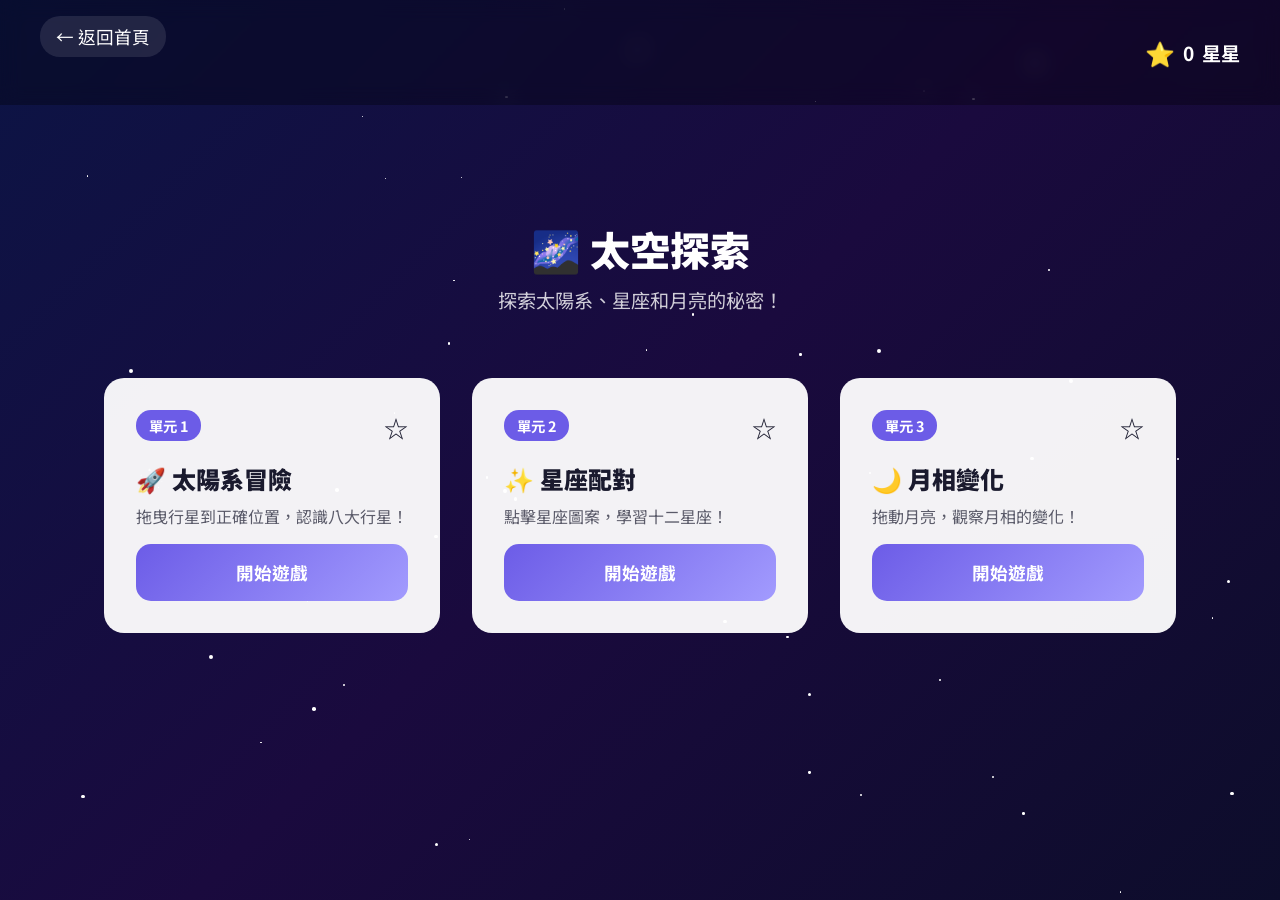
==== pages/space.html @ 1da528ff "Initial commit: 自然科學探索互動網頁" ====
<!DOCTYPE html>
<html lang="zh-TW">
<head>
    <meta charset="UTF-8">
    <meta name="viewport" content="width=device-width, initial-scale=1.0">
    <title>太空探索 - 自然科學</title>
    <link rel="stylesheet" href="../css/style.css">
    <link href="https://fonts.googleapis.com/css2?family=Noto+Sans+TC:wght@400;500;700;900&display=swap" rel="stylesheet">
</head>
<body>
    <div class="cosmic-bg space" id="cosmicBg"></div>
    
    <header class="header">
        <div class="header-content">
            <a href="../index.html" class="back-btn">← 返回首頁</a>
            <div class="header-right">
                <div class="stars-counter">
                    <span class="star-icon">⭐</span>
                    <span id="totalStars">0</span> 星星
                </div>
            </div>
        </div>
    </header>

    <main class="main-content">
        <section class="page-header">
            <h1 class="page-title">🌌 太空探索</h1>
            <p class="page-subtitle">探索太陽系、星座和月亮的秘密！</p>
        </section>

        <section class="units-grid">
            <!-- 單元1：太陽系 -->
            <div class="unit-card" id="unit-space-1">
                <div class="unit-header">
                    <span class="unit-number">單元 1</span>
                    <span class="unit-status" id="status-space-1">☆</span>
                </div>
                <h3 class="unit-title">🚀 太陽系冒險</h3>
                <p class="unit-desc">拖曳行星到正確位置，認識八大行星！</p>
                <button class="unit-play-btn" onclick="openGame('solar-system')">開始遊戲</button>
            </div>

            <!-- 單元2：星座認知 -->
            <div class="unit-card" id="unit-space-2">
                <div class="unit-header">
                    <span class="unit-number">單元 2</span>
                    <span class="unit-status" id="status-space-2">☆</span>
                </div>
                <h3 class="unit-title">✨ 星座配對</h3>
                <p class="unit-desc">點擊星座圖案，學習十二星座！</p>
                <button class="unit-play-btn" onclick="openGame('constellation')">開始遊戲</button>
            </div>

            <!-- 單元3：月相變化 -->
            <div class="unit-card" id="unit-space-3">
                <div class="unit-header">
                    <span class="unit-number">單元 3</span>
                    <span class="unit-status" id="status-space-3">☆</span>
                </div>
                <h3 class="unit-title">🌙 月相變化</h3>
                <p class="unit-desc">拖動月亮，觀察月相的變化！</p>
                <button class="unit-play-btn" onclick="openGame('moon-phase')">開始遊戲</button>
            </div>
        </section>
    </main>

    <!-- 遊戲彈窗 -->
    <div class="game-modal" id="gameModal">
        <div class="game-container" id="gameContent">
            <!-- 遊戲內容會動態載入 -->
        </div>
    </div>

    <script src="../js/main.js"></script>
    <script>
        document.addEventListener('DOMContentLoaded', () => {
            ScienceGame.loadProgress();
            ScienceGame.updateTotalStars();
        });

        function openGame(gameType) {
            const modal = document.getElementById('gameModal');
            const content = document.getElementById('gameContent');
            
            let gameHTML = '';
            
            switch(gameType) {
                case 'solar-system':
                    gameHTML = createSolarSystemGame();
                    break;
                case 'constellation':
                    gameHTML = createConstellationGame();
                    break;
                case 'moon-phase':
                    gameHTML = createMoonPhaseGame();
                    break;
            }
            
            content.innerHTML = gameHTML;
            modal.style.display = 'block';
            
            // 初始化遊戲
            if (gameType === 'solar-system') initSolarSystemGame();
            if (gameType === 'constellation') initConstellationGame();
            if (gameType === 'moon-phase') initMoonPhaseGame();
        }

        function closeGame() {
            document.getElementById('gameModal').style.display = 'none';
        }

        // ===== 太陽系遊戲 =====
        function createSolarSystemGame() {
            return `
                <h2 class="game-title">🚀 太陽系八大行星</h2>
                <p class="game-instructions">把行星拖到正確的軌道位置上！</p>
                <div id="solar-system-game" style="position: relative; height: 400px; background: radial-gradient(circle at center, #ffd700 0%, #ff8c00 20%, transparent 40%), #0a0a20; border-radius: 20px; overflow: hidden;">
                    <div id="sun" style="position: absolute; left: 50%; top: 50%; transform: translate(-50%, -50%); font-size: 4rem;">☀️</div>
                    <div id="planets-container"></div>
                    <div id="orbits-info" style="position: absolute; bottom: 10px; left: 10px; color: white; font-size: 0.9rem;"></div>
                </div>
                <div id="planet-tray" style="display: flex; justify-content: center; gap: 10px; margin-top: 20px; flex-wrap: wrap;"></div>
                <button class="unit-play-btn" style="margin-top: 20px; background: #e74c3c;" onclick="closeGame()">關閉</button>
            `;
        }

        function initSolarSystemGame() {
            const planets = [
                { name: '水星', emoji: '🤍', color: '#b5b5b5', orbit: 60 },
                { name: '金星', emoji: '🟡', color: '#e6c87a', orbit: 90 },
                { name: '地球', emoji: '🔵', color: '#6b93d6', orbit: 120 },
                { name: '火星', emoji: '🔴', color: '#c1440e', orbit: 150 },
                { name: '木星', emoji: '🟤', color: '#d8ca9d', orbit: 190 },
                { name: '土星', emoji: '🟠', color: '#f4d59e', orbit: 230 },
                { name: '天王星', emoji: '🔵', color: '#d1e7e7', orbit: 270 },
                { name: '海王星', emoji: '🔵', color: '#5b5ddf', orbit: 310 }
            ];

            const tray = document.getElementById('planet-tray');
            const container = document.getElementById('planets-container');
            const orbitsInfo = document.getElementById('orbits-info');

            let placedCount = 0;

            // 亂序排列行星
            const shuffled = ScienceGame.shuffle(planets);

            shuffled.forEach((planet, index) => {
                const planetEl = document.createElement('div');
                planetEl.className = 'planet';
                planetEl.dataset.name = planet.name;
                planetEl.dataset.order = index;
                planetEl.style.cssText = `
                    width: 50px; height: 50px; border-radius: 50%;
                    background: ${planet.color}; cursor: grab;
                    display: flex; align-items: center; justify-content: center;
                    font-size: 1.8rem; position: relative;
                    box-shadow: 0 4px 15px rgba(0,0,0,0.3);
                `;
                planetEl.innerHTML = planet.emoji;
                
                ScienceGame.enableDrag(planetEl, (el) => {
                    const sun = document.getElementById('sun');
                    const sunRect = sun.getBoundingClientRect();
                    const elRect = el.getBoundingClientRect();
                    const gameRect = document.getElementById('solar-system-game').getBoundingClientRect();
                    
                    const centerX = sunRect.left + sunRect.width/2;
                    const centerY = sunRect.top + sunRect.height/2;
                    const elCenterX = elRect.left + elRect.width/2;
                    const elCenterY = elRect.top + elRect.height/2;
                    
                    const distance = Math.sqrt(Math.pow(centerX - elCenterX, 2) + Math.pow(centerY - elCenterY, 2));
                    
                    const expectedOrder = planets.findIndex(p => p.name === el.dataset.name);
                    const expectedDistance = planets[expectedOrder].orbit;
                    
                    // 計算與預期距離的誤差
                    const error = Math.abs(distance - expectedDistance);
                    
                    if (error < 50) {
                        el.style.left = (parseFloat(el.style.left) || elRect.left - gameRect.left) + 'px';
                        el.style.top = (parseFloat(el.style.top) || elRect.top - gameRect.top) + 'px';
                        el.style.position = 'absolute';
                        el.style.cursor = 'default';
                        placedCount++;
                        
                        if (placedCount === 8) {
                            setTimeout(() => {
                                completeAndClose('space-1');
                            }, 500);
                        }
                    }
                });
                
                tray.appendChild(planetEl);
            });

            // 繪製軌道線
            planets.forEach(planet => {
                const orbit = document.createElement('div');
                orbit.style.cssText = `
                    position: absolute; left: 50%; top: 50%;
                    transform: translate(-50%, -50%);
                    width: ${planet.orbit * 2}px; height: ${planet.orbit * 2}px;
                    border: 1px dashed rgba(255,255,255,0.2); border-radius: 50%;
                    pointer-events: none;
                `;
                container.appendChild(orbit);
            });

            orbitsInfo.innerHTML = '📍 將行星拖放到正確的軌道位置';
        }

        // ===== 星座配對遊戲 =====
        function createConstellationGame() {
            const constellations = [
                { name: '牡羊座', emoji: '♈', stars: '● ● ●' },
                { name: '金牛座', emoji: '♉', stars: '● ● ●' },
                { name: '雙子座', emoji: '♊', stars: '● ●' },
                { name: '巨蟹座', emoji: '♋', stars: '● ● ●' },
                { name: '獅子座', emoji: '♌', stars: '● ● ●' },
                { name: '處女座', emoji: '♍', stars: '● ● ●' },
                { name: '天秤座', emoji: '♎', stars: '● ●' },
                { name: '天蠍座', emoji: '♏', stars: '● ● ●' },
                { name: '射手座', emoji: '♐', stars: '● ●' },
                { name: '摩羯座', emoji: '♑', stars: '● ● ●' },
                { name: '水瓶座', emoji: '♒', stars: '● ●' },
                { name: '雙魚座', emoji: '♓', stars: '● ● ●' }
            ];
            
            const shuffled = ScienceGame.shuffle(constellations).slice(0, 6);
            
            return `
                <h2 class="game-title">✨ 星座配對挑戰</h2>
                <p class="game-instructions">點擊星座符號，找出它的名字！答對6題過關！</p>
                <div id="constellation-game" style="padding: 20px;">
                    <div style="display: flex; flex-wrap: wrap; gap: 15px; justify-content: center;" id="constellation-cards"></div>
                    <div style="margin-top: 20px; text-align: center;">
                        <p id="constellation-question" style="font-size: 1.5rem; margin-bottom: 15px;">?</p>
                        <div id="constellation-answers" style="display: flex; flex-wrap: wrap; gap: 10px; justify-content: center;"></div>
                    </div>
                    <div id="constellation-score" style="text-align: center; margin-top: 20px; font-size: 1.2rem;">得分：0 / 6</div>
                </div>
                <button class="unit-play-btn" style="margin-top: 20px; background: #e74c3c;" onclick="closeGame()">關閉</button>
            `;
        }

        function initConstellationGame() {
            const constellations = [
                { name: '牡羊座', emoji: '♈' },
                { name: '金牛座', emoji: '♉' },
                { name: '雙子座', emoji: '♊' },
                { name: '巨蟹座', emoji: '♋' },
                { name: '獅子座', emoji: '♌' },
                { name: '處女座', emoji: '♍' },
                { name: '天秤座', emoji: '♎' },
                { name: '天蠍座', emoji: '♏' },
                { name: '射手座', emoji: '♐' },
                { name: '摩羯座', emoji: '♑' },
                { name: '水瓶座', emoji: '♒' },
                { name: '雙魚座', emoji: '♓' }
            ];
            
            let currentIndex = 0;
            let score = 0;
            const shuffled = ScienceGame.shuffle(constellations).slice(0, 6);
            
            const cardsContainer = document.getElementById('constellation-cards');
            const questionEl = document.getElementById('constellation-question');
            const answersEl = document.getElementById('constellation-answers');
            const scoreEl = document.getElementById('constellation-score');
            
            function showQuestion() {
                if (currentIndex >= shuffled.length) {
                    scoreEl.innerHTML = `<span style="color: #27ae60; font-size: 1.5rem;">🎉 挑戰完成！得分：${score} / ${shuffled.length}</span>`;
                    if (score >= 6) {
                        setTimeout(() => completeAndClose('space-2'), 1000);
                    }
                    return;
                }
                
                const current = shuffled[currentIndex];
                questionEl.textContent = current.emoji;
                questionEl.style.fontSize = '3rem';
                
                const answerOptions = ScienceGame.shuffle(constellations.filter(c => c.name !== current.name).slice(0, 3)).concat(current);
                const shuffledAnswers = ScienceGame.shuffle(answerOptions);
                
                answersEl.innerHTML = '';
                shuffledAnswers.forEach(c => {
                    const btn = document.createElement('button');
                    btn.className = 'unit-play-btn';
                    btn.style.width = 'auto';
                    btn.style.padding = '0.8rem 1.5rem';
                    btn.textContent = c.name;
                    btn.onclick = () => {
                        if (c.name === current.name) {
                            score++;
                            questionEl.innerHTML = '<span style="color: #27ae60;">✓ 正確！</span>';
                        } else {
                            questionEl.innerHTML = `<span style="color: #e74c3c;">✗ 正確答案是：${current.name}</span>`;
                        }
                        scoreEl.textContent = `得分：${score} / ${shuffled.length}`;
                        setTimeout(() => {
                            currentIndex++;
                            showQuestion();
                        }, 1000);
                    };
                    answersEl.appendChild(btn);
                });
            }
            
            showQuestion();
        }

        // ===== 月相遊戲 =====
        function createMoonPhaseGame() {
            return `
                <h2 class="game-title">🌙 月相變化</h2>
                <p class="game-instructions">拖動月亮，體驗一個月內月相的變化！完成所有月相後過關！</p>
                <div id="moon-phase-game" style="text-align: center; padding: 20px;">
                    <div style="background: linear-gradient(to bottom, #0a0a30 0%, #1a1a60 100%); border-radius: 20px; padding: 40px; position: relative;">
                        <div id="moon-view" style="font-size: 8rem; margin: 20px 0; transition: all 0.5s;">🌑</div>
                        <div id="moon-label" style="color: white; font-size: 1.5rem; margin-bottom: 20px;">新月</div>
                        <input type="range" id="moon-slider" min="0" max="7" value="0" style="width: 80%;">
                        <div style="display: flex; justify-content: space-between; color: white; font-size: 0.9rem; margin-top: 10px;">
                            <span>初一</span><span>初八</span><span>十五</span><span>廿二</span><span>三十</span>
                        </div>
                    </div>
                    <div id="moon-sequence" style="display: flex; justify-content: center; gap: 10px; margin-top: 20px; flex-wrap: wrap;"></div>
                    <button class="unit-play-btn" style="margin-top: 20px; background: #e74c3c;" onclick="closeGame()">關閉</button>
                </div>
            `;
        }

        function initMoonPhaseGame() {
            const phases = [
                { emoji: '🌑', name: '新月', day: '初一' },
                { emoji: '🌒', name: '眉月', day: '初三' },
                { emoji: '🌓', name: '上弦月', day: '初八' },
                { emoji: '🌔', name: '盈月', day: '十二' },
                { emoji: '🌕', name: '滿月', day: '十五' },
                { emoji: '🌖', name: '虧月', day: '十八' },
                { emoji: '🌗', name: '下弦月', day: '廿二' },
                { emoji: '🌘', name: '殘月', day: '廿五' }
            ];
            
            const slider = document.getElementById('moon-slider');
            const moonView = document.getElementById('moon-view');
            const moonLabel = document.getElementById('moon-label');
            const sequence = document.getElementById('moon-sequence');
            
            let visitedPhases = new Set();
            
            // 顯示月相序列
            phases.forEach((phase, i) => {
                const span = document.createElement('span');
                span.textContent = phase.emoji;
                span.style.cssText = 'font-size: 2rem; opacity: 0.3; cursor: pointer;';
                span.onclick = () => {
                    slider.value = i;
                    updateMoon(i);
                };
                sequence.appendChild(span);
            });
            
            function updateMoon(index) {
                const phase = phases[index];
                moonView.textContent = phase.emoji;
                moonLabel.textContent = `${phase.name} (${phase.day})`;
                visitedPhases.add(index);
                
                // 高亮當前
                sequence.children[index].style.opacity = '1';
                sequence.children[index].style.transform = 'scale(1.3)';
                
                // 檢查是否完成所有月相
                if (visitedPhases.size === phases.length) {
                    setTimeout(() => completeAndClose('space-3'), 500);
                }
            }
            
            slider.oninput = () => updateMoon(parseInt(slider.value));
        }

        function completeAndClose(unitId) {
            ScienceGame.completeUnit(unitId, 'space');
            closeGame();
        }
    </script>
    <style>
        .game-modal {
            display: none;
            position: fixed;
            top: 0;
            left: 0;
            right: 0;
            bottom: 0;
            background: rgba(0,0,0,0.9);
            z-index: 200;
            overflow-y: auto;
            padding: 20px;
        }
    </style>
</body>
</html>
---- css/style.css ----
/* ===== 全域設定 ===== */
* {
    margin: 0;
    padding: 0;
    box-sizing: border-box;
}

:root {
    --space-bg: linear-gradient(135deg, #0c1445 0%, #1a0a3e 50%, #0d0d2b 100%);
    --dino-bg: linear-gradient(135deg, #2d5016 0%, #1a3a0a 50%, #1a2f0a 100%);
    --body-bg: linear-gradient(135deg, #8b0000 0%, #5c0000 50%, #3d0000 100%);
    --earth-bg: linear-gradient(135deg, #8b4513 0%, #654321 50%, #3d2914 100%);
    --ocean-bg: linear-gradient(135deg, #006994 0%, #004466 50%, #002244 100%);
    --card-bg: rgba(255, 255, 255, 0.95);
    --text-dark: #1a1a2e;
    --text-light: #ffffff;
    --primary: #6c5ce7;
    --secondary: #a29bfe;
    --accent: #fd79a8;
    --gold: #feca57;
    --success: #00b894;
}

body {
    font-family: 'Noto Sans TC', sans-serif;
    min-height: 100vh;
    background: var(--space-bg);
    color: var(--text-light);
    overflow-x: hidden;
}

/* ===== 背景星空 ===== */
.cosmic-bg {
    position: fixed;
    top: 0;
    left: 0;
    width: 100%;
    height: 100%;
    z-index: -1;
    background: var(--space-bg);
    overflow: hidden;
}

.cosmic-bg.dino { background: var(--dino-bg); }
.cosmic-bg.body { background: var(--body-bg); }
.cosmic-bg.earth { background: var(--earth-bg); }
.cosmic-bg.ocean { background: var(--ocean-bg); }

.star {
    position: absolute;
    background: white;
    border-radius: 50%;
    animation: twinkle 2s infinite ease-in-out;
}

@keyframes twinkle {
    0%, 100% { opacity: 0.3; transform: scale(1); }
    50% { opacity: 1; transform: scale(1.2); }
}

/* ===== 頂部導航 ===== */
.header {
    position: fixed;
    top: 0;
    left: 0;
    right: 0;
    z-index: 100;
    background: rgba(0, 0, 0, 0.3);
    backdrop-filter: blur(10px);
    padding: 1rem 2rem;
}

.header-content {
    max-width: 1200px;
    margin: 0 auto;
    display: flex;
    justify-content: space-between;
    align-items: center;
}

.logo {
    font-size: 1.5rem;
    font-weight: 900;
    text-shadow: 0 0 20px rgba(108, 92, 231, 0.5);
}

.header-right {
    display: flex;
    align-items: center;
    gap: 1.5rem;
}

.stars-counter {
    display: flex;
    align-items: center;
    gap: 0.5rem;
    font-size: 1.2rem;
    font-weight: 700;
}

.star-icon {
    font-size: 1.5rem;
    animation: pulse 1s infinite;
}

@keyframes pulse {
    0%, 100% { transform: scale(1); }
    50% { transform: scale(1.1); }
}

.mute-btn {
    background: rgba(255, 255, 255, 0.2);
    border: none;
    padding: 0.5rem 1rem;
    border-radius: 20px;
    cursor: pointer;
    font-size: 1.2rem;
    transition: all 0.3s;
}

.mute-btn:hover {
    background: rgba(255, 255, 255, 0.3);
    transform: scale(1.05);
}

/* ===== 主內容 ===== */
.main-content {
    padding: 120px 2rem 2rem;
    max-width: 1200px;
    margin: 0 auto;
}

/* ===== 英雄區 ===== */
.hero {
    text-align: center;
    margin-bottom: 3rem;
}

.hero-title {
    font-size: 3rem;
    font-weight: 900;
    margin-bottom: 1rem;
    background: linear-gradient(135deg, #fff 0%, #a29bfe 100%);
    -webkit-background-clip: text;
    -webkit-text-fill-color: transparent;
    background-clip: text;
    text-shadow: none;
}

.hero-subtitle {
    font-size: 1.3rem;
    opacity: 0.9;
}

/* ===== 分類卡片 ===== */
.categories-grid {
    display: grid;
    grid-template-columns: repeat(auto-fit, minmax(280px, 1fr));
    gap: 2rem;
    padding: 1rem;
}

.category-card {
    position: relative;
    background: var(--card-bg);
    border-radius: 24px;
    padding: 2.5rem 2rem;
    text-decoration: none;
    color: var(--text-dark);
    transition: all 0.4s cubic-bezier(0.175, 0.885, 0.32, 1.275);
    overflow: hidden;
}

.category-card::before {
    content: '';
    position: absolute;
    top: 0;
    left: 0;
    right: 0;
    bottom: 0;
    background: linear-gradient(135deg, transparent 0%, rgba(255,255,255,0.3) 100%);
    opacity: 0;
    transition: opacity 0.3s;
}

.category-card:hover {
    transform: translateY(-10px) scale(1.02);
    box-shadow: 0 20px 60px rgba(108, 92, 231, 0.4);
}

.category-card:hover::before {
    opacity: 1;
}

/* 各分類卡片專屬顏色 */
.space-card:hover { box-shadow: 0 20px 60px rgba(108, 92, 231, 0.4); }
.dino-card:hover { box-shadow: 0 20px 60px rgba(46, 213, 115, 0.4); }
.body-card:hover { box-shadow: 0 20px 60px rgba(255, 107, 107, 0.4); }
.earth-card:hover { box-shadow: 0 20px 60px rgba(255, 159, 67, 0.4); }
.ocean-card:hover { box-shadow: 0 20px 60px rgba(0, 150, 199, 0.4); }

.card-icon {
    font-size: 4rem;
    margin-bottom: 1rem;
}

.card-title {
    font-size: 1.8rem;
    font-weight: 900;
    margin-bottom: 0.5rem;
    color: var(--text-dark);
}

.card-desc {
    font-size: 1rem;
    opacity: 0.7;
    margin-bottom: 1rem;
}

.card-stars {
    display: flex;
    gap: 0.5rem;
    font-size: 1.5rem;
}

.unit-star {
    transition: all 0.3s;
    cursor: default;
}

.unit-star.earned {
    color: var(--gold);
    text-shadow: 0 0 10px var(--gold);
    animation: starEarned 0.5s ease-out;
}

@keyframes starEarned {
    0% { transform: scale(0) rotate(-180deg); }
    100% { transform: scale(1) rotate(0deg); }
}

.card-badge {
    position: absolute;
    top: 1rem;
    right: 1rem;
    font-size: 2rem;
    opacity: 0;
    transform: scale(0);
    transition: all 0.5s;
}

.card-badge.unlocked {
    opacity: 1;
    transform: scale(1);
    animation: badgeUnlock 0.8s ease-out;
}

@keyframes badgeUnlock {
    0% { transform: scale(0) rotate(-360deg); }
    50% { transform: scale(1.3) rotate(10deg); }
    100% { transform: scale(1) rotate(0deg); }
}

/* ===== 子頁面 ===== */
.page-header {
    padding: 100px 2rem 2rem;
    text-align: center;
}

.back-btn {
    display: inline-flex;
    align-items: center;
    gap: 0.5rem;
    color: white;
    text-decoration: none;
    font-size: 1.1rem;
    margin-bottom: 2rem;
    padding: 0.5rem 1rem;
    background: rgba(255,255,255,0.1);
    border-radius: 20px;
    transition: all 0.3s;
}

.back-btn:hover {
    background: rgba(255,255,255,0.2);
    transform: translateX(-5px);
}

.page-title {
    font-size: 2.5rem;
    font-weight: 900;
    margin-bottom: 0.5rem;
}

.page-subtitle {
    font-size: 1.2rem;
    opacity: 0.8;
}

/* ===== 單元卡片 ===== */
.units-grid {
    display: grid;
    grid-template-columns: repeat(auto-fit, minmax(300px, 1fr));
    gap: 2rem;
    max-width: 1200px;
    margin: 0 auto;
    padding: 2rem;
}

.unit-card {
    background: var(--card-bg);
    border-radius: 20px;
    padding: 2rem;
    color: var(--text-dark);
    transition: all 0.3s;
    cursor: pointer;
}

.unit-card:hover {
    transform: translateY(-5px);
    box-shadow: 0 15px 40px rgba(0,0,0,0.2);
}

.unit-card.locked {
    opacity: 0.6;
    filter: grayscale(50%);
}

.unit-card.completed {
    border: 3px solid var(--success);
}

.unit-header {
    display: flex;
    justify-content: space-between;
    align-items: flex-start;
    margin-bottom: 1rem;
}

.unit-number {
    background: var(--primary);
    color: white;
    padding: 0.3rem 0.8rem;
    border-radius: 15px;
    font-size: 0.9rem;
    font-weight: 700;
}

.unit-status {
    font-size: 1.5rem;
}

.unit-title {
    font-size: 1.5rem;
    font-weight: 900;
    margin-bottom: 0.5rem;
}

.unit-desc {
    font-size: 1rem;
    opacity: 0.7;
    margin-bottom: 1rem;
}

.unit-play-btn {
    width: 100%;
    padding: 1rem;
    background: linear-gradient(135deg, var(--primary) 0%, var(--secondary) 100%);
    color: white;
    border: none;
    border-radius: 15px;
    font-size: 1.1rem;
    font-weight: 700;
    cursor: pointer;
    transition: all 0.3s;
    font-family: inherit;
}

.unit-play-btn:hover {
    transform: scale(1.02);
    box-shadow: 0 5px 20px rgba(108, 92, 231, 0.4);
}

/* ===== 遊戲區域 ===== */
.game-area {
    max-width: 900px;
    margin: 0 auto;
    padding: 2rem;
}

.game-container {
    background: var(--card-bg);
    border-radius: 24px;
    padding: 2rem;
    color: var(--text-dark);
}

.game-title {
    font-size: 1.8rem;
    font-weight: 900;
    text-align: center;
    margin-bottom: 1.5rem;
}

.game-instructions {
    text-align: center;
    font-size: 1.1rem;
    margin-bottom: 2rem;
    opacity: 0.8;
}

/* ===== 彈窗 ===== */
.badge-popup {
    position: fixed;
    top: 0;
    left: 0;
    right: 0;
    bottom: 0;
    background: rgba(0,0,0,0.8);
    display: none;
    justify-content: center;
    align-items: center;
    z-index: 1000;
}

.badge-popup.show {
    display: flex;
}

.badge-popup-content {
    background: white;
    border-radius: 30px;
    padding: 3rem;
    text-align: center;
    color: var(--text-dark);
    animation: popupIn 0.5s ease-out;
}

@keyframes popupIn {
    0% { transform: scale(0) rotate(-10deg); opacity: 0; }
    100% { transform: scale(1) rotate(0deg); opacity: 1; }
}

.badge-icon {
    font-size: 5rem;
    margin-bottom: 1rem;
}

.popup-close {
    margin-top: 1.5rem;
    padding: 1rem 2.5rem;
    background: linear-gradient(135deg, var(--primary) 0%, var(--secondary) 100%);
    color: white;
    border: none;
    border-radius: 25px;
    font-size: 1.1rem;
    font-weight: 700;
    cursor: pointer;
    font-family: inherit;
    transition: all 0.3s;
}

.popup-close:hover {
    transform: scale(1.05);
}

/* ===== 響應式 ===== */
@media (max-width: 768px) {
    .hero-title { font-size: 2rem; }
    .categories-grid { grid-template-columns: 1fr; }
    .units-grid { grid-template-columns: 1fr; }
    .header { padding: 1rem; }
    .logo { font-size: 1.2rem; }
}
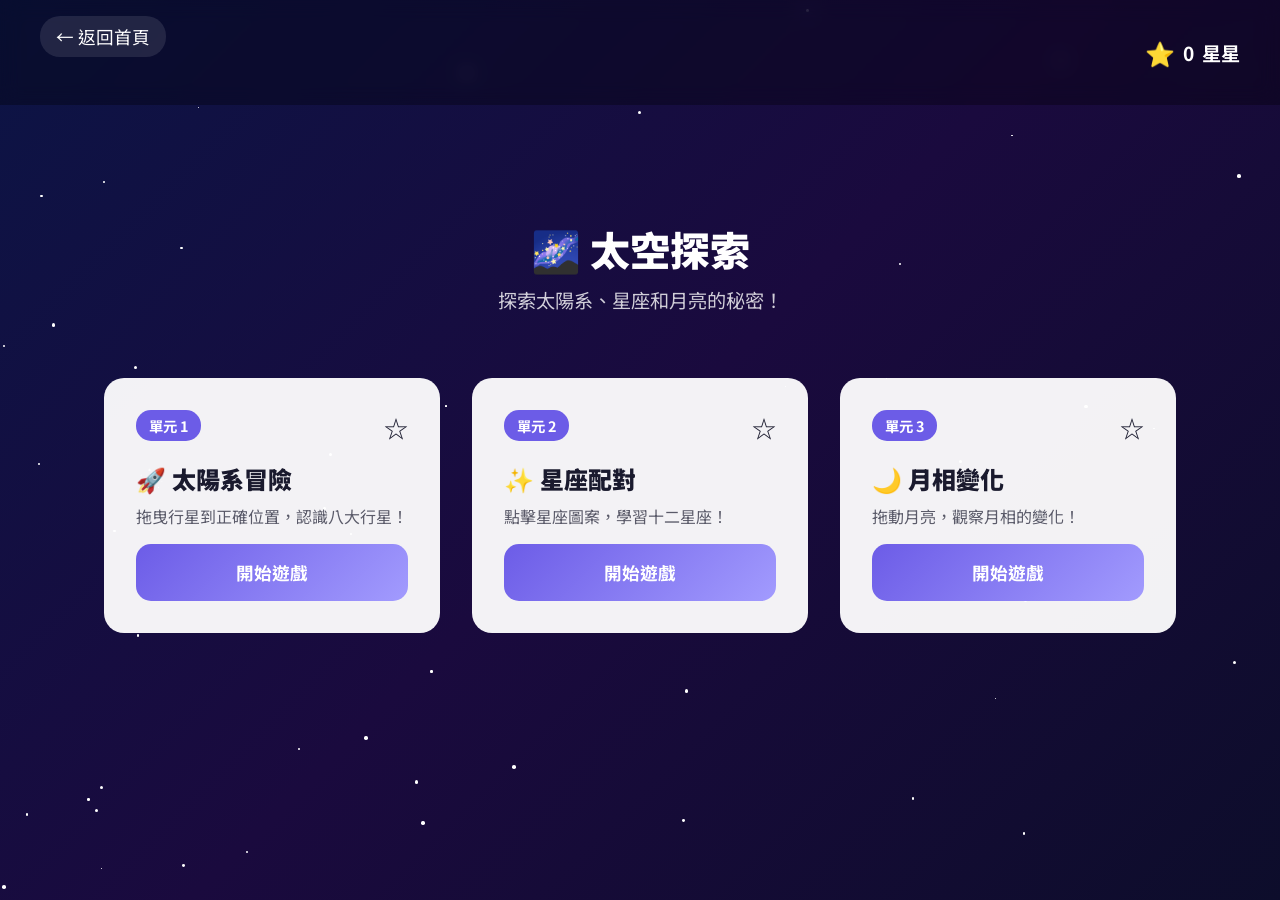
==== commit 1383bc3f: "fix: 太陽系遊戲 - 新增8軌道、中文標籤、修正行星顏色與大小比例" ====
--- a/pages/space.html
+++ b/pages/space.html
@@ -114,7 +114,7 @@
             return `
                 <h2 class="game-title">🚀 太陽系八大行星</h2>
                 <p class="game-instructions">把行星拖到正確的軌道位置上！</p>
-                <div id="solar-system-game" style="position: relative; height: 400px; background: radial-gradient(circle at center, #ffd700 0%, #ff8c00 20%, transparent 40%), #0a0a20; border-radius: 20px; overflow: hidden;">
+                <div id="solar-system-game" style="position: relative; height: 650px; background: radial-gradient(circle at center, #ffd700 0%, #ff8c00 25%, transparent 50%), #0a0a20; border-radius: 20px; overflow: hidden; display: flex; align-items: center; justify-content: center;">
                     <div id="sun" style="position: absolute; left: 50%; top: 50%; transform: translate(-50%, -50%); font-size: 4rem;">☀️</div>
                     <div id="planets-container"></div>
                     <div id="orbits-info" style="position: absolute; bottom: 10px; left: 10px; color: white; font-size: 0.9rem;"></div>
@@ -126,14 +126,22 @@
 
         function initSolarSystemGame() {
             const planets = [
-                { name: '水星', emoji: '🤍', color: '#b5b5b5', orbit: 60 },
-                { name: '金星', emoji: '🟡', color: '#e6c87a', orbit: 90 },
-                { name: '地球', emoji: '🔵', color: '#6b93d6', orbit: 120 },
-                { name: '火星', emoji: '🔴', color: '#c1440e', orbit: 150 },
-                { name: '木星', emoji: '🟤', color: '#d8ca9d', orbit: 190 },
-                { name: '土星', emoji: '🟠', color: '#f4d59e', orbit: 230 },
-                { name: '天王星', emoji: '🔵', color: '#d1e7e7', orbit: 270 },
-                { name: '海王星', emoji: '🔵', color: '#5b5ddf', orbit: 310 }
+                // 水星：灰色、最小、最靠近太陽
+                { name: '水星', emoji: '☿', color: '#9e9e9e', orbit: 55, size: 18 },
+                // 金星：橙黃色、第二近
+                { name: '金星', emoji: '♀', color: '#e6c87a', orbit: 80, size: 26 },
+                // 地球：藍綠色、我們的家
+                { name: '地球', emoji: '🌍', color: '#4a90d9', orbit: 105, size: 28 },
+                // 火星：紅色
+                { name: '火星', emoji: '♂', color: '#c1440e', orbit: 130, size: 22 },
+                // 木星：棕橘色條紋、最大
+                { name: '木星', emoji: '♃', color: '#d8ca9d', orbit: 165, size: 48 },
+                // 土星：淡黃色+環
+                { name: '土星', emoji: '♄', color: '#f4d59e', orbit: 205, size: 42, hasRing: true },
+                // 天王星：青綠色、側躺
+                { name: '天王星', emoji: '⛢', color: '#7de3e3', orbit: 245, size: 34 },
+                // 海王星：深藍色、最遠
+                { name: '海王星', emoji: '♆', color: '#5b5ddf', orbit: 285, size: 32 }
             ];
 
             const tray = document.getElementById('planet-tray');
@@ -150,14 +158,23 @@
                 planetEl.className = 'planet';
                 planetEl.dataset.name = planet.name;
                 planetEl.dataset.order = index;
+                
+                // 土星特殊處理（加上光環）
+                let ringHTML = '';
+                if (planet.hasRing) {
+                    ringHTML = `<div style="position: absolute; width: ${planet.size * 2.2}px; height: ${planet.size * 0.8}px; border: 3px solid #c9a86c; border-radius: 50%; top: 50%; left: 50%; transform: translate(-50%, -50%) rotateX(70deg); pointer-events: none;"></div>`;
+                }
+                
                 planetEl.style.cssText = `
-                    width: 50px; height: 50px; border-radius: 50%;
+                    width: ${planet.size}px; height: ${planet.size}px; border-radius: 50%;
                     background: ${planet.color}; cursor: grab;
                     display: flex; align-items: center; justify-content: center;
-                    font-size: 1.8rem; position: relative;
+                    font-size: ${planet.size * 0.7}rem; position: relative;
                     box-shadow: 0 4px 15px rgba(0,0,0,0.3);
+                    flex-direction: column;
                 `;
-                planetEl.innerHTML = planet.emoji;
+                // 行星 + 中文名稱標籤
+                planetEl.innerHTML = `<span>${planet.emoji}</span><span style="font-size:0.55rem; color:white; text-shadow:0 0 3px black; margin-top:2px;">${planet.name}</span>${ringHTML}`;
                 
                 ScienceGame.enableDrag(planetEl, (el) => {
                     const sun = document.getElementById('sun');
@@ -196,17 +213,37 @@
                 tray.appendChild(planetEl);
             });
 
-            // 繪製軌道線
-            planets.forEach(planet => {
+            // 繪製8條軌道線（每條都有行星名稱標註）
+            const orbitLabels = ['水星軌道', '金星軌道', '地球軌道', '火星軌道', '木星軌道', '土星軌道', '天王星軌道', '海王星軌道'];
+            planets.forEach((planet, idx) => {
                 const orbit = document.createElement('div');
                 orbit.style.cssText = `
                     position: absolute; left: 50%; top: 50%;
                     transform: translate(-50%, -50%);
                     width: ${planet.orbit * 2}px; height: ${planet.orbit * 2}px;
-                    border: 1px dashed rgba(255,255,255,0.2); border-radius: 50%;
+                    border: 1px dashed rgba(255,255,255,0.25); border-radius: 50%;
                     pointer-events: none;
                 `;
                 container.appendChild(orbit);
+                
+                // 在軌道旁邊標示行星名稱
+                const label = document.createElement('div');
+                const labelAngle = (idx * 45 - 90) * Math.PI / 180;
+                const labelRadius = planet.orbit + 18;
+                const labelX = 200 + labelRadius * Math.cos(labelAngle);
+                const labelY = 200 + labelRadius * Math.sin(labelAngle);
+                label.style.cssText = `
+                    position: absolute;
+                    left: ${labelX}px; top: ${labelY}px;
+                    transform: translate(-50%, -50%);
+                    color: rgba(255,255,255,0.5);
+                    font-size: 0.6rem;
+                    pointer-events: none;
+                    font-family: 'Noto Sans TC', sans-serif;
+                    white-space: nowrap;
+                `;
+                label.textContent = orbitLabels[idx];
+                container.appendChild(label);
             });
 
             orbitsInfo.innerHTML = '📍 將行星拖放到正確的軌道位置';
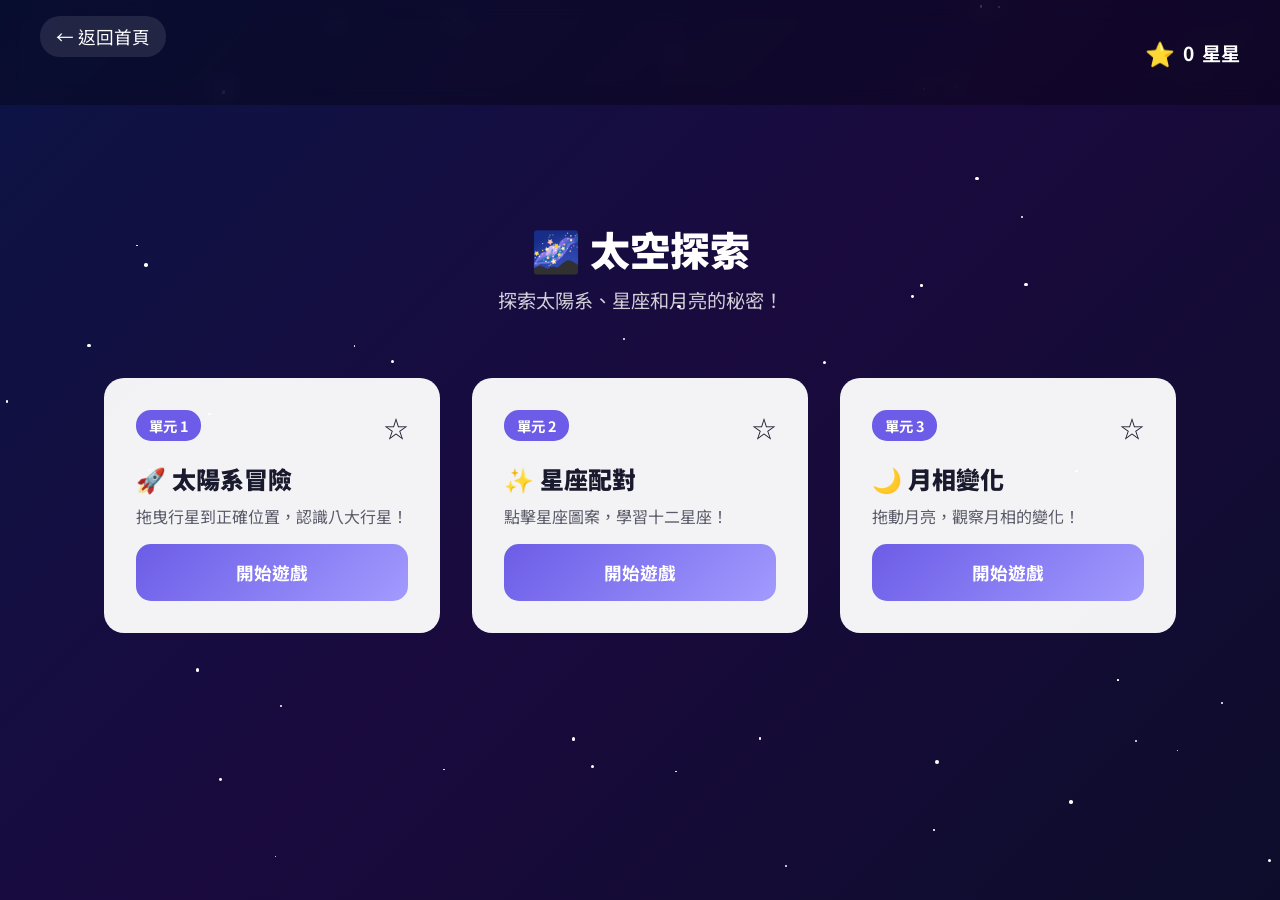
==== commit 3da659fd: "fix: 太陽系八大行星 - 強化軌道顯示與行星標籤" ====
--- a/pages/space.html
+++ b/pages/space.html
@@ -114,12 +114,12 @@
             return `
                 <h2 class="game-title">🚀 太陽系八大行星</h2>
                 <p class="game-instructions">把行星拖到正確的軌道位置上！</p>
-                <div id="solar-system-game" style="position: relative; height: 650px; background: radial-gradient(circle at center, #ffd700 0%, #ff8c00 25%, transparent 50%), #0a0a20; border-radius: 20px; overflow: hidden; display: flex; align-items: center; justify-content: center;">
+                <div id="solar-system-game" style="position: relative; height: 700px; background: radial-gradient(circle at center, #ffd700 0%, #ff8c00 20%, #1a1a40 60%, #0a0a20 100%); border-radius: 20px; overflow: hidden; display: flex; align-items: center; justify-content: center;">
                     <div id="sun" style="position: absolute; left: 50%; top: 50%; transform: translate(-50%, -50%); font-size: 4rem;">☀️</div>
-                    <div id="planets-container"></div>
-                    <div id="orbits-info" style="position: absolute; bottom: 10px; left: 10px; color: white; font-size: 0.9rem;"></div>
-                </div>
-                <div id="planet-tray" style="display: flex; justify-content: center; gap: 10px; margin-top: 20px; flex-wrap: wrap;"></div>
+                    <div id="planets-container" style="position: absolute; width: 100%; height: 100%;"></div>
+                    <div id="orbits-info" style="position: absolute; bottom: 10px; left: 10px; color: white; font-size: 0.9rem; background: rgba(0,0,0,0.5); padding: 8px 12px; border-radius: 8px;"></div>
+                </div>
+                <div id="planet-tray" style="display: flex; justify-content: center; gap: 15px; margin-top: 20px; flex-wrap: wrap; padding: 15px; background: rgba(255,255,255,0.1); border-radius: 12px;"></div>
                 <button class="unit-play-btn" style="margin-top: 20px; background: #e74c3c;" onclick="closeGame()">關閉</button>
             `;
         }
@@ -127,21 +127,21 @@
         function initSolarSystemGame() {
             const planets = [
                 // 水星：灰色、最小、最靠近太陽
-                { name: '水星', emoji: '☿', color: '#9e9e9e', orbit: 55, size: 18 },
+                { name: '水星', emoji: '●', color: '#B5B5B5', orbit: 55, size: 20 },
                 // 金星：橙黃色、第二近
-                { name: '金星', emoji: '♀', color: '#e6c87a', orbit: 80, size: 26 },
+                { name: '金星', emoji: '●', color: '#E8C47A', orbit: 80, size: 28 },
                 // 地球：藍綠色、我們的家
-                { name: '地球', emoji: '🌍', color: '#4a90d9', orbit: 105, size: 28 },
+                { name: '地球', emoji: '●', color: '#4A90D9', orbit: 105, size: 30 },
                 // 火星：紅色
-                { name: '火星', emoji: '♂', color: '#c1440e', orbit: 130, size: 22 },
+                { name: '火星', emoji: '●', color: '#C1440E', orbit: 130, size: 24 },
                 // 木星：棕橘色條紋、最大
-                { name: '木星', emoji: '♃', color: '#d8ca9d', orbit: 165, size: 48 },
+                { name: '木星', emoji: '●', color: '#D4A574', orbit: 165, size: 52 },
                 // 土星：淡黃色+環
-                { name: '土星', emoji: '♄', color: '#f4d59e', orbit: 205, size: 42, hasRing: true },
+                { name: '土星', emoji: '●', color: '#F4D59E', orbit: 205, size: 46, hasRing: true },
                 // 天王星：青綠色、側躺
-                { name: '天王星', emoji: '⛢', color: '#7de3e3', orbit: 245, size: 34 },
+                { name: '天王星', emoji: '●', color: '#7DE3E3', orbit: 245, size: 36 },
                 // 海王星：深藍色、最遠
-                { name: '海王星', emoji: '♆', color: '#5b5ddf', orbit: 285, size: 32 }
+                { name: '海王星', emoji: '●', color: '#5B7DDF', orbit: 285, size: 34 }
             ];
 
             const tray = document.getElementById('planet-tray');
@@ -214,33 +214,35 @@
             });
 
             // 繪製8條軌道線（每條都有行星名稱標註）
-            const orbitLabels = ['水星軌道', '金星軌道', '地球軌道', '火星軌道', '木星軌道', '土星軌道', '天王星軌道', '海王星軌道'];
+            const orbitLabels = ['水星', '金星', '地球', '火星', '木星', '土星', '天王星', '海王星'];
             planets.forEach((planet, idx) => {
                 const orbit = document.createElement('div');
                 orbit.style.cssText = `
                     position: absolute; left: 50%; top: 50%;
                     transform: translate(-50%, -50%);
                     width: ${planet.orbit * 2}px; height: ${planet.orbit * 2}px;
-                    border: 1px dashed rgba(255,255,255,0.25); border-radius: 50%;
+                    border: 2px solid rgba(255,255,255,0.35); border-radius: 50%;
                     pointer-events: none;
                 `;
                 container.appendChild(orbit);
                 
                 // 在軌道旁邊標示行星名稱
                 const label = document.createElement('div');
-                const labelAngle = (idx * 45 - 90) * Math.PI / 180;
-                const labelRadius = planet.orbit + 18;
-                const labelX = 200 + labelRadius * Math.cos(labelAngle);
-                const labelY = 200 + labelRadius * Math.sin(labelAngle);
+                const labelAngle = (idx * 45) * Math.PI / 180;
+                const labelRadius = planet.orbit + 22;
+                const labelX = 325 + labelRadius * Math.cos(labelAngle);
+                const labelY = 325 + labelRadius * Math.sin(labelAngle);
                 label.style.cssText = `
                     position: absolute;
                     left: ${labelX}px; top: ${labelY}px;
                     transform: translate(-50%, -50%);
-                    color: rgba(255,255,255,0.5);
-                    font-size: 0.6rem;
+                    color: white;
+                    font-size: 0.75rem;
+                    font-weight: bold;
                     pointer-events: none;
                     font-family: 'Noto Sans TC', sans-serif;
                     white-space: nowrap;
+                    text-shadow: 0 0 4px rgba(0,0,0,0.8);
                 `;
                 label.textContent = orbitLabels[idx];
                 container.appendChild(label);
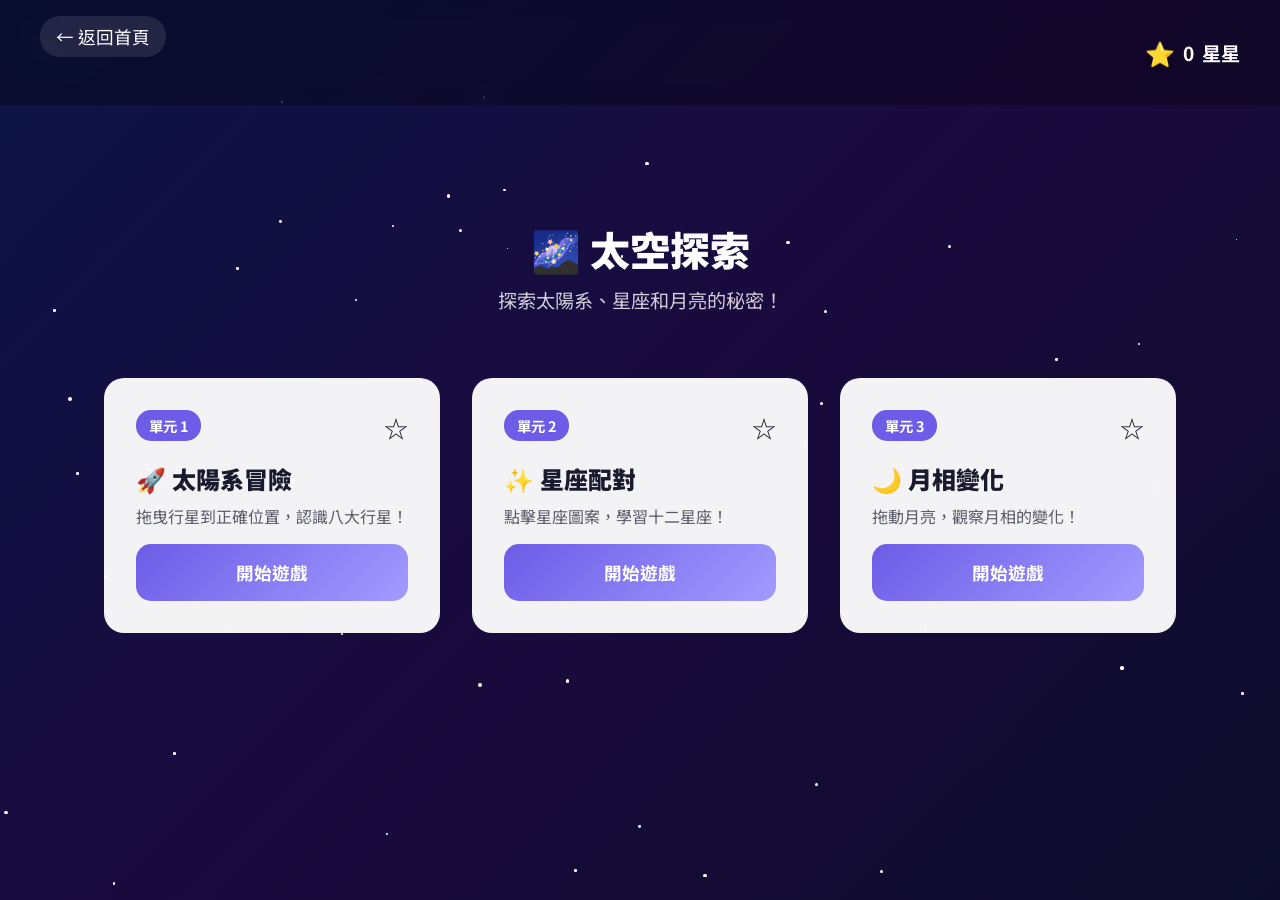
==== commit 6a38f35c: "fix: 太陽系八大行星 - 行星名稱標籤+軌道間距+符號優化" ====
--- a/pages/space.html
+++ b/pages/space.html
@@ -114,7 +114,7 @@
             return `
                 <h2 class="game-title">🚀 太陽系八大行星</h2>
                 <p class="game-instructions">把行星拖到正確的軌道位置上！</p>
-                <div id="solar-system-game" style="position: relative; height: 700px; background: radial-gradient(circle at center, #ffd700 0%, #ff8c00 20%, #1a1a40 60%, #0a0a20 100%); border-radius: 20px; overflow: hidden; display: flex; align-items: center; justify-content: center;">
+                <div id="solar-system-game" style="position: relative; height: 800px; background: radial-gradient(circle at center, #ffd700 0%, #ff8c00 20%, #1a1a40 60%, #0a0a20 100%); border-radius: 20px; overflow: hidden; display: flex; align-items: center; justify-content: center;">
                     <div id="sun" style="position: absolute; left: 50%; top: 50%; transform: translate(-50%, -50%); font-size: 4rem;">☀️</div>
                     <div id="planets-container" style="position: absolute; width: 100%; height: 100%;"></div>
                     <div id="orbits-info" style="position: absolute; bottom: 10px; left: 10px; color: white; font-size: 0.9rem; background: rgba(0,0,0,0.5); padding: 8px 12px; border-radius: 8px;"></div>
@@ -127,21 +127,21 @@
         function initSolarSystemGame() {
             const planets = [
                 // 水星：灰色、最小、最靠近太陽
-                { name: '水星', emoji: '●', color: '#B5B5B5', orbit: 55, size: 20 },
+                { name: '水星', emoji: '☿', color: '#B5B5B5', orbit: 70, size: 22 },
                 // 金星：橙黃色、第二近
-                { name: '金星', emoji: '●', color: '#E8C47A', orbit: 80, size: 28 },
+                { name: '金星', emoji: '♀', color: '#E8C47A', orbit: 100, size: 28 },
                 // 地球：藍綠色、我們的家
-                { name: '地球', emoji: '●', color: '#4A90D9', orbit: 105, size: 30 },
+                { name: '地球', emoji: '🌍', color: '#4A90D9', orbit: 135, size: 30 },
                 // 火星：紅色
-                { name: '火星', emoji: '●', color: '#C1440E', orbit: 130, size: 24 },
+                { name: '火星', emoji: '♂', color: '#C1440E', orbit: 170, size: 24 },
                 // 木星：棕橘色條紋、最大
-                { name: '木星', emoji: '●', color: '#D4A574', orbit: 165, size: 52 },
+                { name: '木星', emoji: '♃', color: '#D4A574', orbit: 215, size: 50 },
                 // 土星：淡黃色+環
-                { name: '土星', emoji: '●', color: '#F4D59E', orbit: 205, size: 46, hasRing: true },
+                { name: '土星', emoji: '♄', color: '#F4D59E', orbit: 265, size: 44, hasRing: true },
                 // 天王星：青綠色、側躺
-                { name: '天王星', emoji: '●', color: '#7DE3E3', orbit: 245, size: 36 },
+                { name: '天王星', emoji: '⛢', color: '#7DE3E3', orbit: 315, size: 36 },
                 // 海王星：深藍色、最遠
-                { name: '海王星', emoji: '●', color: '#5B7DDF', orbit: 285, size: 34 }
+                { name: '海王星', emoji: '♆', color: '#5B7DDF', orbit: 365, size: 34 }
             ];
 
             const tray = document.getElementById('planet-tray');
@@ -174,7 +174,7 @@
                     flex-direction: column;
                 `;
                 // 行星 + 中文名稱標籤
-                planetEl.innerHTML = `<span>${planet.emoji}</span><span style="font-size:0.55rem; color:white; text-shadow:0 0 3px black; margin-top:2px;">${planet.name}</span>${ringHTML}`;
+                planetEl.innerHTML = `<span style="font-size:${planet.size*0.5}rem; color:white; text-shadow:0 0 3px black;">${planet.name}</span>${ringHTML}`;
                 
                 ScienceGame.enableDrag(planetEl, (el) => {
                     const sun = document.getElementById('sun');
@@ -221,7 +221,7 @@
                     position: absolute; left: 50%; top: 50%;
                     transform: translate(-50%, -50%);
                     width: ${planet.orbit * 2}px; height: ${planet.orbit * 2}px;
-                    border: 2px solid rgba(255,255,255,0.35); border-radius: 50%;
+                    border: 2px dashed rgba(255,255,255,0.5); border-radius: 50%;
                     pointer-events: none;
                 `;
                 container.appendChild(orbit);
@@ -230,8 +230,8 @@
                 const label = document.createElement('div');
                 const labelAngle = (idx * 45) * Math.PI / 180;
                 const labelRadius = planet.orbit + 22;
-                const labelX = 325 + labelRadius * Math.cos(labelAngle);
-                const labelY = 325 + labelRadius * Math.sin(labelAngle);
+                const labelX = 400 + labelRadius * Math.cos(labelAngle);
+                const labelY = 400 + labelRadius * Math.sin(labelAngle);
                 label.style.cssText = `
                     position: absolute;
                     left: ${labelX}px; top: ${labelY}px;
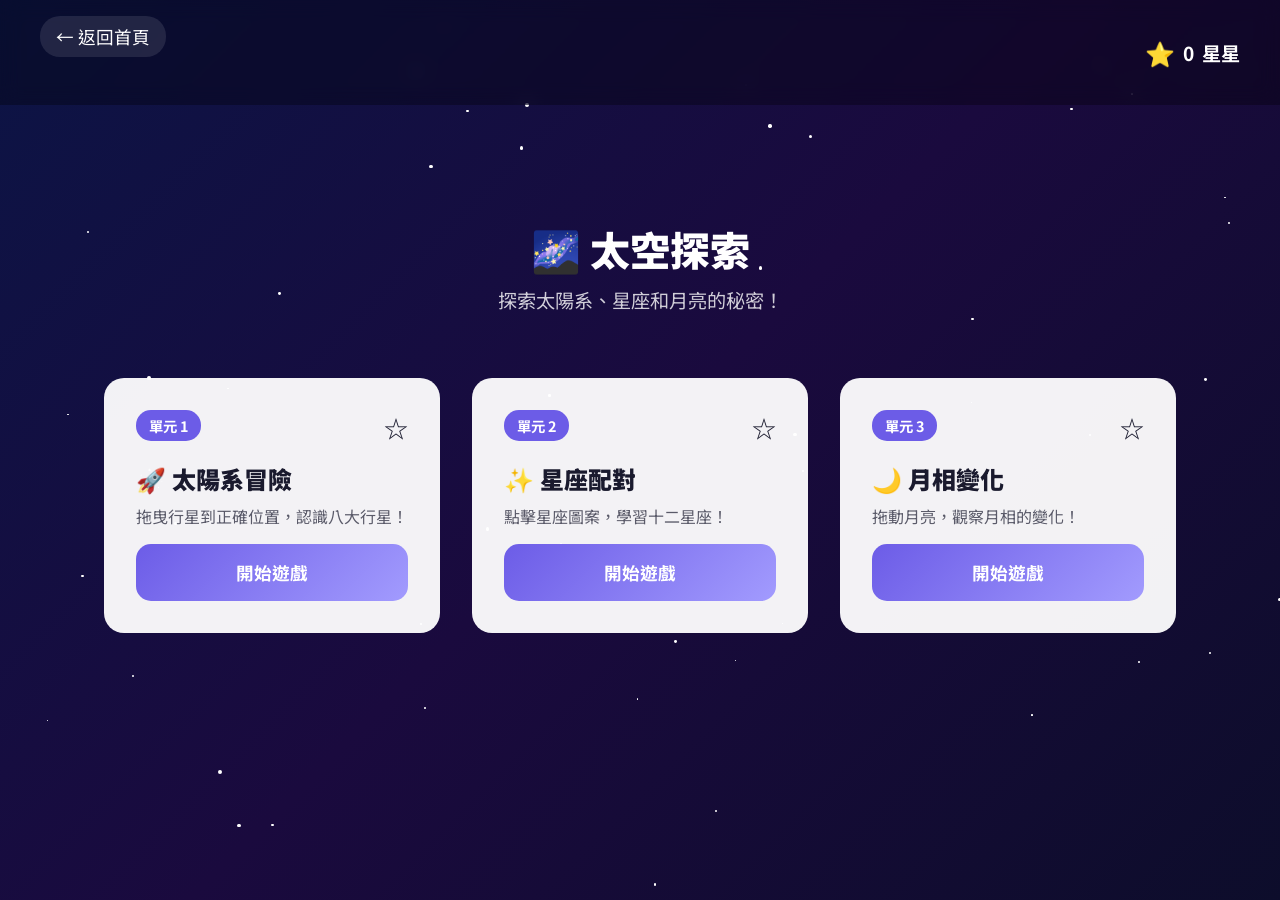
==== commit bc530c25: "fix: 行星emoji再縮小到0.15rem" ====
--- a/pages/space.html
+++ b/pages/space.html
@@ -169,12 +169,12 @@
                     width: ${planet.size}px; height: ${planet.size}px; border-radius: 50%;
                     background: ${planet.color}; cursor: grab;
                     display: flex; align-items: center; justify-content: center;
-                    font-size: ${planet.size * 0.7}rem; position: relative;
+                    font-size: ${planet.size * 0.25}rem; float: left;
                     box-shadow: 0 4px 15px rgba(0,0,0,0.3);
                     flex-direction: column;
                 `;
                 // 行星 + 中文名稱標籤
-                planetEl.innerHTML = `<span style="font-size:${planet.size*0.5}rem; color:white; text-shadow:0 0 3px black;">${planet.name}</span>${ringHTML}`;
+                planetEl.innerHTML = `<span style="font-size:${planet.size*0.15}rem;">${planet.emoji}</span><span style="font-size:0.5rem; color:white; text-shadow:0 0 2px black; margin-top:1px;">${planet.name}</span>${ringHTML}`;
                 
                 ScienceGame.enableDrag(planetEl, (el) => {
                     const sun = document.getElementById('sun');
@@ -214,7 +214,7 @@
             });
 
             // 繪製8條軌道線（每條都有行星名稱標註）
-            const orbitLabels = ['水星', '金星', '地球', '火星', '木星', '土星', '天王星', '海王星'];
+
             planets.forEach((planet, idx) => {
                 const orbit = document.createElement('div');
                 orbit.style.cssText = `
@@ -227,25 +227,7 @@
                 container.appendChild(orbit);
                 
                 // 在軌道旁邊標示行星名稱
-                const label = document.createElement('div');
-                const labelAngle = (idx * 45) * Math.PI / 180;
-                const labelRadius = planet.orbit + 22;
-                const labelX = 400 + labelRadius * Math.cos(labelAngle);
-                const labelY = 400 + labelRadius * Math.sin(labelAngle);
-                label.style.cssText = `
-                    position: absolute;
-                    left: ${labelX}px; top: ${labelY}px;
-                    transform: translate(-50%, -50%);
-                    color: white;
-                    font-size: 0.75rem;
-                    font-weight: bold;
-                    pointer-events: none;
-                    font-family: 'Noto Sans TC', sans-serif;
-                    white-space: nowrap;
-                    text-shadow: 0 0 4px rgba(0,0,0,0.8);
-                `;
-                label.textContent = orbitLabels[idx];
-                container.appendChild(label);
+
             });
 
             orbitsInfo.innerHTML = '📍 將行星拖放到正確的軌道位置';
@@ -359,7 +341,7 @@
                 <h2 class="game-title">🌙 月相變化</h2>
                 <p class="game-instructions">拖動月亮，體驗一個月內月相的變化！完成所有月相後過關！</p>
                 <div id="moon-phase-game" style="text-align: center; padding: 20px;">
-                    <div style="background: linear-gradient(to bottom, #0a0a30 0%, #1a1a60 100%); border-radius: 20px; padding: 40px; position: relative;">
+                    <div style="background: linear-gradient(to bottom, #0a0a30 0%, #1a1a60 100%); border-radius: 20px; padding: 40px; float: left;">
                         <div id="moon-view" style="font-size: 8rem; margin: 20px 0; transition: all 0.5s;">🌑</div>
                         <div id="moon-label" style="color: white; font-size: 1.5rem; margin-bottom: 20px;">新月</div>
                         <input type="range" id="moon-slider" min="0" max="7" value="0" style="width: 80%;">
